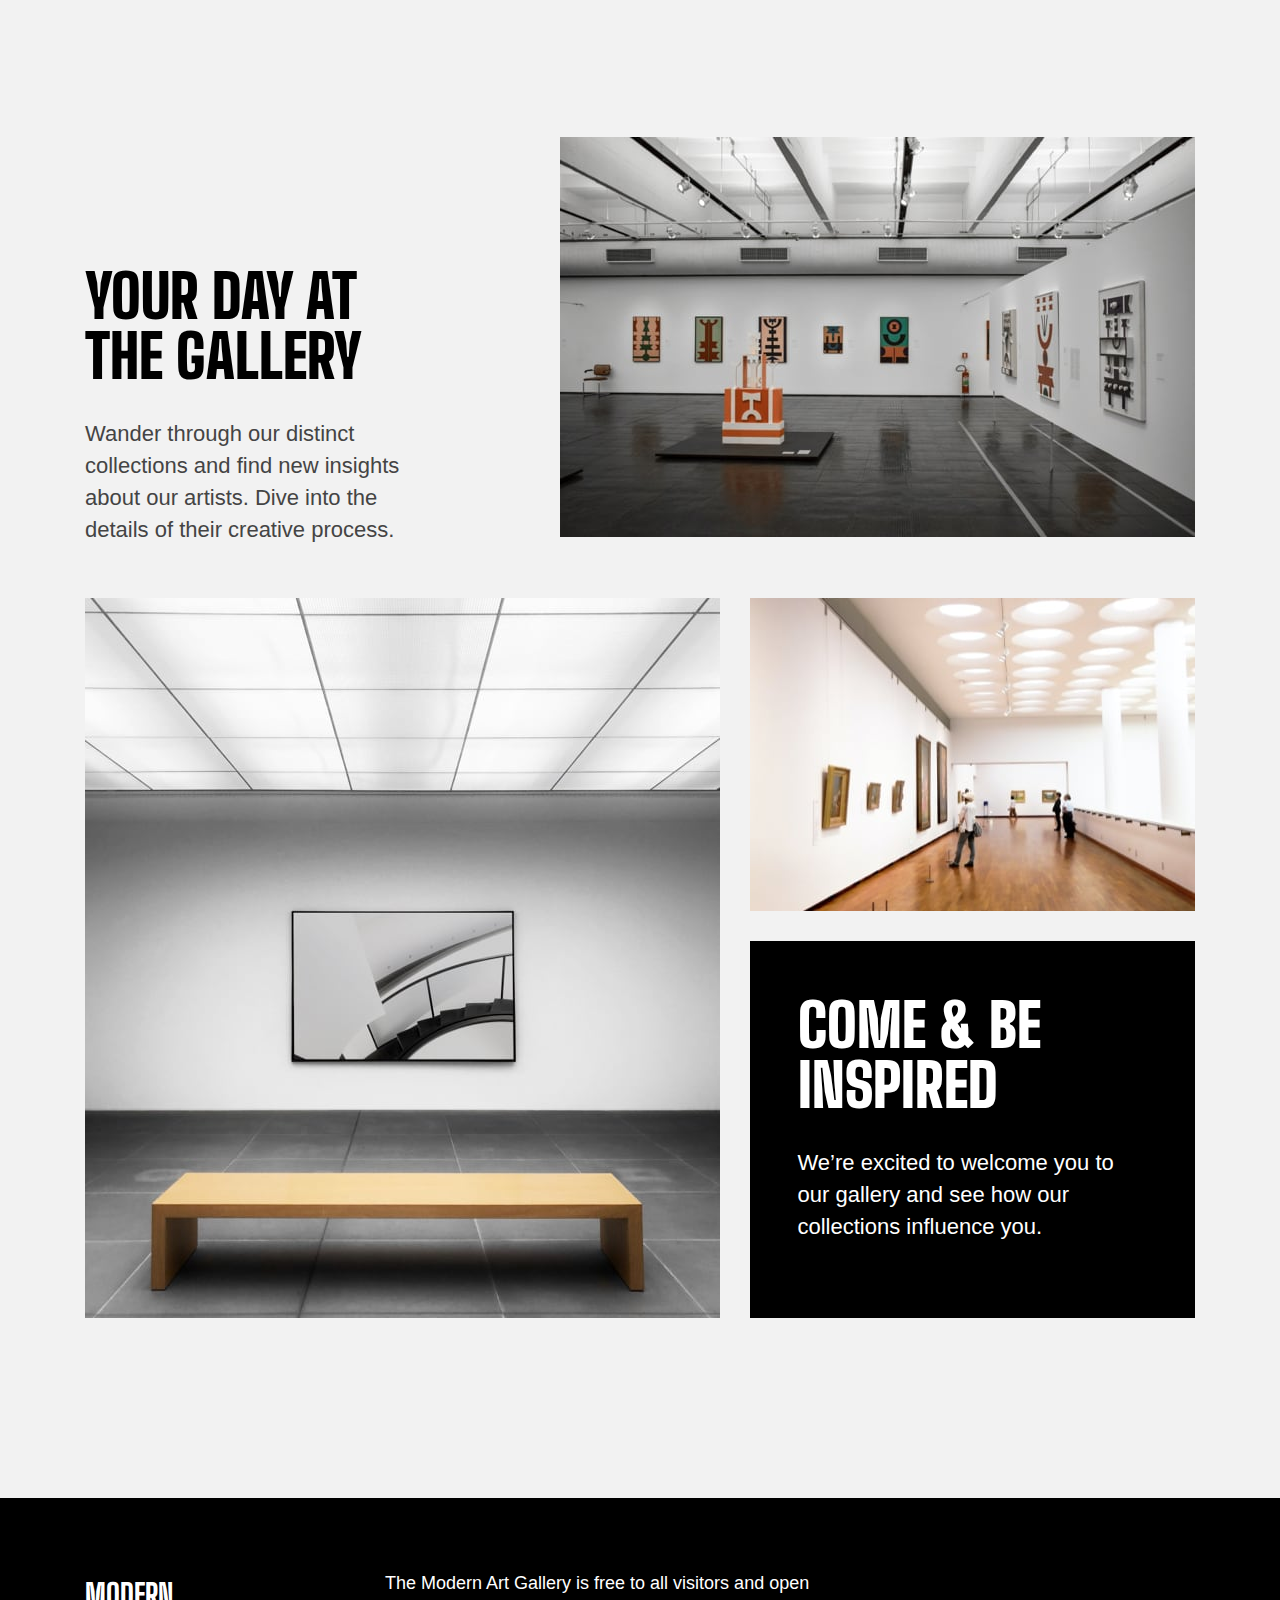
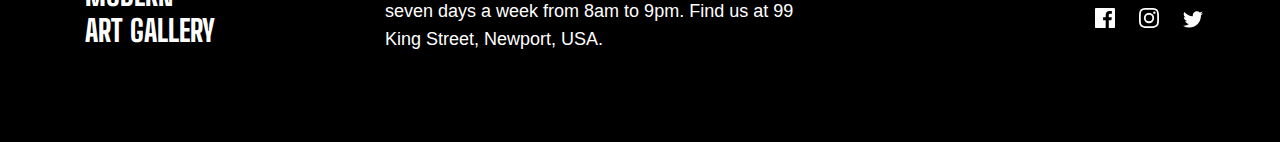
==== index.html @ 875cc53a "newweb5" ====
<html lang="en">
<head>
    <meta charset="UTF-8">
    <meta http-equiv="X-UA-Compatible" content="IE=edge">
    <meta name="viewport" content="width=device-width, initial-scale=1.0">
    <title>Document</title>
    <link rel="stylesheet" href="style.css">
    <link rel="stylesheet" href="reset.css">
</head>
<body>
    <main>
        <section class="box">
            <div class="box1">
                <h2>MODERN
                    <br>
                    ART GALLERY</h2>
            </div>
            <div class="box2">
                <img src="poto05/image-hero.jpg" alt="poto">
                <!-- <h2>MODERN <br> -->
                    <!-- ART GALLERY</h2> -->
            </div>
            <div class="box3">
                <p>The arts in the collection of the Modern Art Gallery all started from a spark of inspiration. Will these pieces inspire you? Visit us and find out.</p>
                <button><a href="map.html">OUR LOCATION</a></button>
                <div class="box31">
                    <img src="poto05/icon-arrow-right.svg" alt="">
                </div>
            </div>
        </section>
        <section class="list">
            <div class="list1">
                <h3>Your Day at the Gallery</h3>
                <p>Wander through our distinct collections and find new insights about our artists. Dive into the details of their creative process.</p>
            </div >
            <div class="list2">
                <img src="poto05/image-grid-1.jpg" alt="">
                
            </div>
           <div style="display: flex;">
            <div class="list3">
                <img src="poto05/image-grid-2.jpg" alt="">
            </div>
            <div class="list4">
                <img src="poto05/image-grid-3.jpg" alt="">
                <div class="list5">
                    <h3>COME & BE INSPIRED</h3>
                    <p>We’re excited to welcome you to our gallery and see how our collections influence you.</p>
                </div>
            </div>
           </div>
           
        </section>
        <footer>
           <div class="futer">
            <h3>MODERN<br>ART GALLERY</h3>
            <p>The Modern Art Gallery is free to all visitors and open seven days a week from 8am to 9pm. Find us at 99 King Street, Newport, USA.</p>
            <div class="futer1">
                <a href="#">
                    <img src="poto05/icon-facebook.svg" alt="logo">
                </a>
                <a href="#">
                    <img src="poto05/icon-instagram.svg" alt="logo">
                </a>
                <a href="#">
                    <img src="poto05/icon-twitter.svg" alt="logo">
                </a>
            </div>
           </div>
        </footer>
        
    </main>
   
    
</body>
</html>
---- style.css ----
@import url('https://fonts.googleapis.com/css2?family=Big+Shoulders+Display:wght@900&family=Combo&family=Lora:ital,wght@1,600&display=swap');
@import url('https://fonts.googleapis.com/css2?family=Big+Shoulders+Display:wght@900&family=Combo&family=Lora:ital,wght@1,600&display=swap');


body{display: flex;justify-content: center;align-items: center;}
main{width: 1440px;height: fit-content;background-color: #F2F2F2;position: relative;}
.box1{background-color: black;width: 450px;height: 799px;}
.box1 h2{color: #FFFFFF;font-size: 96px;font-weight: 900;line-height: 88px;font-style: normal;position: absolute;top: 189px;left: 165px;width: 514px;font-family: 'Big Shoulders Display', cursive;z-index: 5;height: fit-content;margin: 0px;}
.box2{width: 540px;height: 800px;box-sizing: border-box;position: absolute;top: 0px;right: 450px;z-index: 4;}
/* .box2 h2{color:black;font-size: 96px;font-weight: 900;line-height: 88px;font-style: normal;position: absolute;top: 190px;left: 165px;width: 514px;height: 174px;font-family: 'Big Shoulders Display', cursive;z-index: 5;} */
.box3 p{color: #444444;font-size: 22px;line-height: 32px;font-weight: 300;font-style: normal;
   font-family: 'Outfit', sans-serif;width: 350px;height: 160px;position: absolute;top: 190px;right: 165px;z-index: 7;margin: 0px;}
.box3 button{width: 204px;height: 72px;background-color: #D5966C;border: none;position: absolute;z-index: 6;top: 414px;right: 311px;}
/* .box3 button::after{content: '';background-color: black;width: 56px;height: 72px;position: absolute;z-index: 6;top: 414px;right: 255px;} */
.box3 button a{color: #FFFFFF;font-size: 20px;line-height: 24px;text-decoration: none;font-style: normal;font-weight: 800;font-family: 'Big Shoulders Display', cursive;letter-spacing: 3.63px;}
.box31{background-color:black;width: 56px;height: 72px;position: absolute;z-index: 6;top: 414px;right: 255px;display: flex;justify-content: center;align-items: center;}
/* .box31 i{color: #FFFFFF;} */
.list1{display: inline-block;}
.list1 h3{font-size: 60px;line-height: 60px;font-weight: 900;font-family: 'Big Shoulders Display', cursive;width: 350px;height: 120px;text-transform: uppercase;margin-top: 240px;margin-left: 165px;margin-bottom: 0px;}
.list1 p{font-size: 22px;line-height: 32px;font-weight: 300;font-style: normal;font-family: 'Outfit', sans-serif;color: #444444;width: 350px;height: 128px;margin-top: 32px;margin-left: 165px;}
.list2{display: inline-block;}
.list2 img{display: inline-block;width: 635px;height: 400px;margin-right: 165px;margin-left: 121px;margin-top: 180px;}
.list3{display: inline-block;}
.list3 img{width: 635px;height: 720px;display: inline-block;margin-left: 165px;margin-top: 30px;}
.list4{display: inline-block;display: flex;flex-direction: column;margin-left: 30px;}
.list4 img{width: 445px;height: 313px;display: inline-block;margin-top: 30px;margin-right: 165px;}
.list5 {background-color: black;width: 445px;height: 377px;margin-top: 30px;display: inline-block;margin-right: 165px;display: flex;justify-content: center;align-items: center;flex-direction: column;}
.list5 h3{color: #FFFFFF;width: 350px;height: 120px;font-size: 60px;line-height: 60px;font-weight: 900;font-style: normal;font-family: 'Big Shoulders Display', cursive;margin: 0px;}
.list5 p{color: #FFFFFF;width: 350px;height: 96px;font-size: 22px;font-weight: 300;line-height: 32px;font-family: 'Outfit', sans-serif;margin-top: 32px;}
footer{background-color: black;width: 100%;height: 244px;margin-top: 180px;}
footer .futer{width: 100%;height: 100%;display: flex;align-items: center;}
footer h3{color: #FFFFFF;width: 160px;height: 58px;font-family: 'Big Shoulders Display', cursive;font-weight: 800;font-size: 30px;margin-top: 0px;margin-left: 165px;}
footer p{font-size: 18px;font-style: normal;font-weight: 300; font-family: 'Outfit', sans-serif;line-height: 28px;color: #FFFFFF;width: 430px;height: 84px;margin-top: 0px;margin-left: 140px;}
.futer1 {margin-left: 280px;}
.futer1 a{text-decoration: none;width: 20px;height: 20px;margin-right: 20px;}
/* .futer1 a:hover{color: #D5966C;background-color: #D5966C;} */

/* გვერდი 2 */

.mapp{width: 1440px;height: 685px;}
.mapp .map1{position: absolute;top: 0px;left: 600px;z-index: 5;display: flex;width: fit-content;}
.mapp button{width: 204px;height: 72px;background-color: #D5966C;border: none;}
.mapp button a{color: #FFFFFF;font-size: 20px;line-height: 24px;text-decoration: none;font-style: normal;font-weight: 800;font-family: 'Big Shoulders Display', cursive;letter-spacing: 3.63px;margin-left: 1px;margin: 0px;}
.map1 img{background-color:black;width: 56px;height: 72px;}
.mapp iframe{width: 100%;height: 100%;}
.lastlist{background-color: black;width: 1440px;height: 548px;padding-top: 104px;display: flex;padding-left: 165px;box-sizing: border-box;}
.lastlist h2{color: #FFFFFF;width: 350px;height: 140px;font-size: 70px;line-height: 70px;font-weight: 900;font-style: normal;font-family: 'Big Shoulders Display', cursive;margin: 0px;}
.lastlist div{display: flex;justify-content: flex-start;align-items: flex-start;flex-direction: column;margin-left: 220px;}
.lastlist h3{color: #D5966C;width: 350px;height: 36px;font-size: 36px;font-weight: 900;font-style: normal;line-height: 36px;font-family: 'Big Shoulders Display', cursive;margin: 0px;}
.lastlist p{color: #FFFFFF;font-size: 22px;font-weight: 300px;line-height: 32px;font-style: normal;font-family: 'Outfit', sans-serif;}
.lastlist :nth-child(1) {width: 445px;height: 96px;}
.lastlist :nth-child(2){width: 540px;height: 128px;}
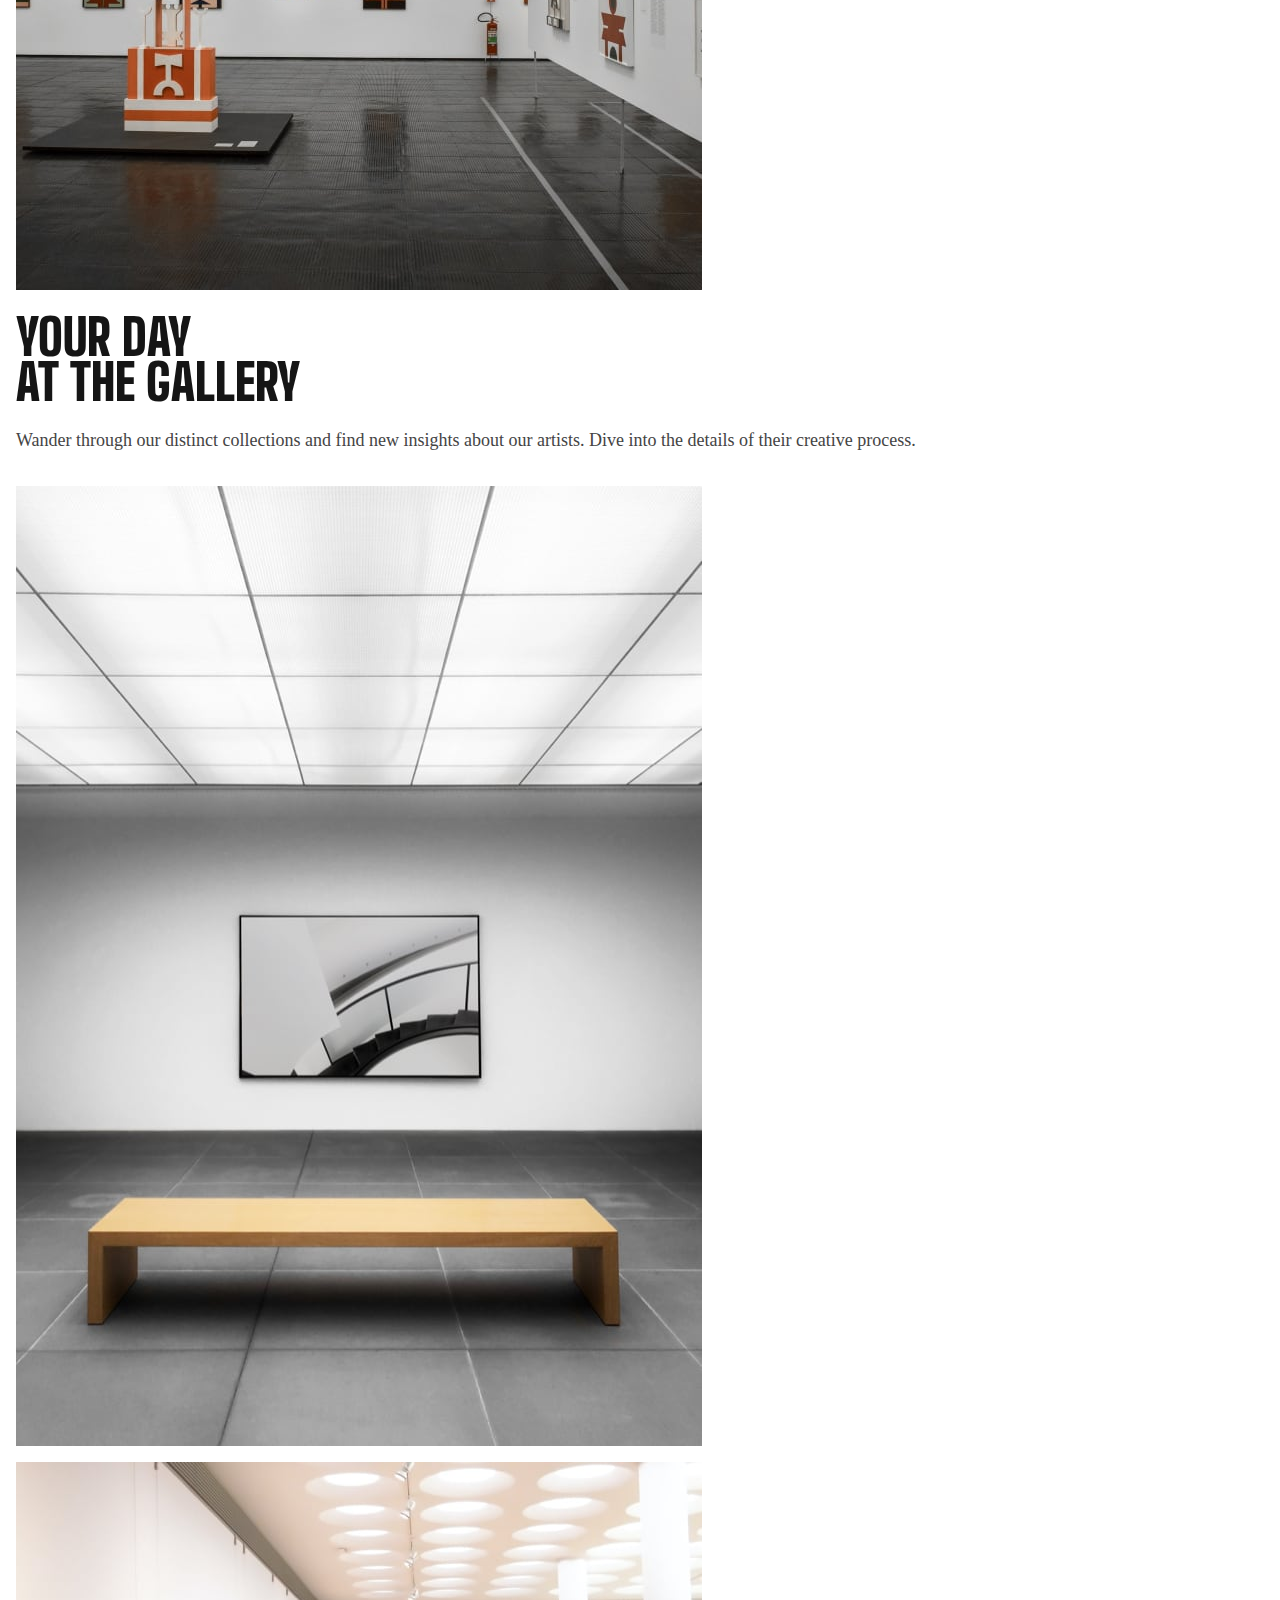
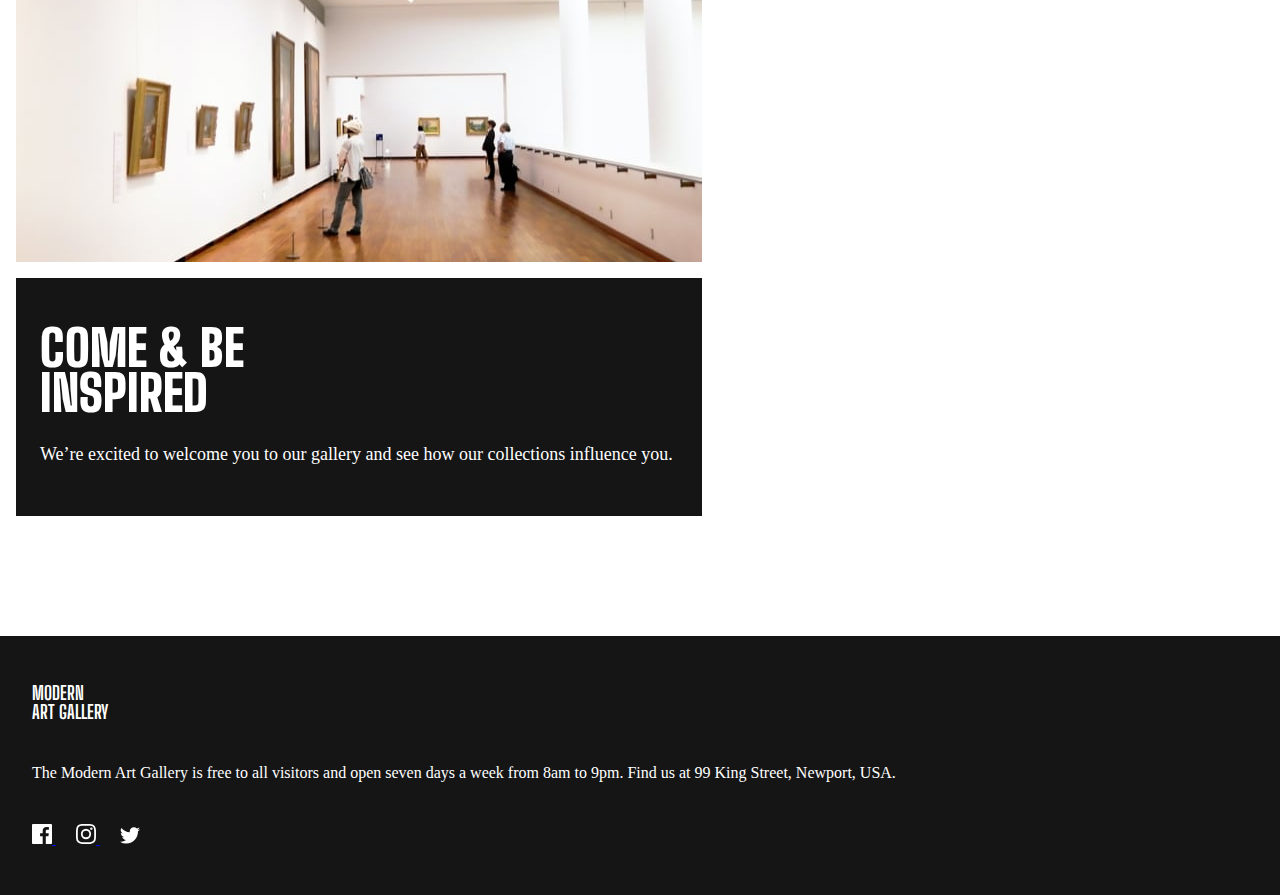
==== commit d1cb2e69: "mobileresp" ====
--- a/index.html
+++ b/index.html
@@ -4,47 +4,57 @@
     <meta http-equiv="X-UA-Compatible" content="IE=edge">
     <meta name="viewport" content="width=device-width, initial-scale=1.0">
     <title>Document</title>
+    <link rel="stylesheet" href="reset.css">
     <link rel="stylesheet" href="style.css">
-    <link rel="stylesheet" href="reset.css">
+    
 </head>
 <body>
     <main>
         <section class="box">
-            <div class="box1">
+            <div class="box1"></div>
+            <div class="box2">
+                <img src="poto05/dekstop/image-hero@2x.jpg" alt="potodekstop">
+            </div>
+            <div class="box3">
+                <img src="poto05/mobile/image-hero@2x.jpg" alt="potomobile">
+                <img src="poto05/tablet/image-hero@2x.jpg" alt="pototablet">
+            </div>
+            <div class="box4">
                 <h2>MODERN
                     <br>
                     ART GALLERY</h2>
             </div>
-            <div class="box2">
-                <img src="poto05/image-hero.jpg" alt="poto">
-                <!-- <h2>MODERN <br> -->
-                    <!-- ART GALLERY</h2> -->
-            </div>
-            <div class="box3">
+            <div class="box5">
                 <p>The arts in the collection of the Modern Art Gallery all started from a spark of inspiration. Will these pieces inspire you? Visit us and find out.</p>
-                <button><a href="map.html">OUR LOCATION</a></button>
-                <div class="box31">
+                <button><a href="map.html">OUR LOCATION <div class="box51">
                     <img src="poto05/icon-arrow-right.svg" alt="">
-                </div>
+                </div></a></button>
+                
             </div>
         </section>
         <section class="list">
-            <div class="list1">
-                <h3>Your Day at the Gallery</h3>
-                <p>Wander through our distinct collections and find new insights about our artists. Dive into the details of their creative process.</p>
-            </div >
-            <div class="list2">
-                <img src="poto05/image-grid-1.jpg" alt="">
+            <div class="wrapp1">
+                <div class="list1">
+                    <img src="poto05/mobile/image-grid-1@2x.jpg" alt="">
+                    
+                </div>
+                <div class="list2">
+                    <h3>Your Day <br>at the Gallery</h3>
+                    <p>Wander through our distinct collections and find new insights about our artists. Dive into the details of their creative process.</p>
+                </div >
                 
             </div>
-           <div style="display: flex;">
+           <div class="wrapp2">
             <div class="list3">
-                <img src="poto05/image-grid-2.jpg" alt="">
+                <img src="poto05/mobile/image-grid-2@2x.jpg" alt="">
             </div>
             <div class="list4">
-                <img src="poto05/image-grid-3.jpg" alt="">
-                <div class="list5">
-                    <h3>COME & BE INSPIRED</h3>
+                <div class="list401">
+                    <img src="poto05/mobile/image-grid-3@2x.jpg" alt="">
+
+                </div>
+                <div class="list402">
+                    <h3>COME & BE <br>INSPIRED</h3>
                     <p>We’re excited to welcome you to our gallery and see how our collections influence you.</p>
                 </div>
             </div>
--- a/style.css
+++ b/style.css
@@ -2,51 +2,173 @@
 @import url('https://fonts.googleapis.com/css2?family=Big+Shoulders+Display:wght@900&family=Combo&family=Lora:ital,wght@1,600&display=swap');
 
 
-body{display: flex;justify-content: center;align-items: center;}
-main{width: 1440px;height: fit-content;background-color: #F2F2F2;position: relative;}
+/* body{display: flex;justify-content: center;align-items: center;}
+main{min-width: 1440px;height: fit-content;background-color: #F2F2F2;position: relative;}
 .box1{background-color: black;width: 450px;height: 799px;}
-.box1 h2{color: #FFFFFF;font-size: 96px;font-weight: 900;line-height: 88px;font-style: normal;position: absolute;top: 189px;left: 165px;width: 514px;font-family: 'Big Shoulders Display', cursive;z-index: 5;height: fit-content;margin: 0px;}
+.box1 h2{color: #FFFFFF;font-size: 96px;font-weight: 900;line-height: 88px;font-style: normal;position: absolute;top: 189px;left: 165px;width: 514px;font-family: 'Big Shoulders Display', cursive;z-index: 5;height: fit-content;margin: 0px;mix-blend-mode: difference;}
 .box2{width: 540px;height: 800px;box-sizing: border-box;position: absolute;top: 0px;right: 450px;z-index: 4;}
 /* .box2 h2{color:black;font-size: 96px;font-weight: 900;line-height: 88px;font-style: normal;position: absolute;top: 190px;left: 165px;width: 514px;height: 174px;font-family: 'Big Shoulders Display', cursive;z-index: 5;} */
-.box3 p{color: #444444;font-size: 22px;line-height: 32px;font-weight: 300;font-style: normal;
+/* .box3 p{color: #444444;font-size: 22px;line-height: 32px;font-weight: 300;font-style: normal;
    font-family: 'Outfit', sans-serif;width: 350px;height: 160px;position: absolute;top: 190px;right: 165px;z-index: 7;margin: 0px;}
 .box3 button{width: 204px;height: 72px;background-color: #D5966C;border: none;position: absolute;z-index: 6;top: 414px;right: 311px;}
 /* .box3 button::after{content: '';background-color: black;width: 56px;height: 72px;position: absolute;z-index: 6;top: 414px;right: 255px;} */
-.box3 button a{color: #FFFFFF;font-size: 20px;line-height: 24px;text-decoration: none;font-style: normal;font-weight: 800;font-family: 'Big Shoulders Display', cursive;letter-spacing: 3.63px;}
-.box31{background-color:black;width: 56px;height: 72px;position: absolute;z-index: 6;top: 414px;right: 255px;display: flex;justify-content: center;align-items: center;}
+/* .box3 button a{color: #FFFFFF;font-size: 20px;line-height: 24px;text-decoration: none;font-style: normal;font-weight: 800;font-family: 'Big Shoulders Display', cursive;letter-spacing: 3.63px;} */
+/* .box31{background-color:black;width: 56px;height: 72px;position: absolute;z-index: 6;top: 414px;right: 255px;display: flex;justify-content: center;align-items: center;} */
 /* .box31 i{color: #FFFFFF;} */
-.list1{display: inline-block;}
-.list1 h3{font-size: 60px;line-height: 60px;font-weight: 900;font-family: 'Big Shoulders Display', cursive;width: 350px;height: 120px;text-transform: uppercase;margin-top: 240px;margin-left: 165px;margin-bottom: 0px;}
-.list1 p{font-size: 22px;line-height: 32px;font-weight: 300;font-style: normal;font-family: 'Outfit', sans-serif;color: #444444;width: 350px;height: 128px;margin-top: 32px;margin-left: 165px;}
-.list2{display: inline-block;}
-.list2 img{display: inline-block;width: 635px;height: 400px;margin-right: 165px;margin-left: 121px;margin-top: 180px;}
-.list3{display: inline-block;}
-.list3 img{width: 635px;height: 720px;display: inline-block;margin-left: 165px;margin-top: 30px;}
-.list4{display: inline-block;display: flex;flex-direction: column;margin-left: 30px;}
-.list4 img{width: 445px;height: 313px;display: inline-block;margin-top: 30px;margin-right: 165px;}
-.list5 {background-color: black;width: 445px;height: 377px;margin-top: 30px;display: inline-block;margin-right: 165px;display: flex;justify-content: center;align-items: center;flex-direction: column;}
-.list5 h3{color: #FFFFFF;width: 350px;height: 120px;font-size: 60px;line-height: 60px;font-weight: 900;font-style: normal;font-family: 'Big Shoulders Display', cursive;margin: 0px;}
+/* .list1{display: inline-block;} */
+/* .list1 h3{font-size: 60px;line-height: 60px;font-weight: 900;font-family: 'Big Shoulders Display', cursive;width: 350px;height: 120px;text-transform: uppercase;margin-top: 240px;margin-left: 165px;margin-bottom: 0px;} */
+/* .list1 p{font-size: 22px;line-height: 32px;font-weight: 300;font-style: normal;font-family: 'Outfit', sans-serif;color: #444444;width: 350px;height: 128px;margin-top: 32px;margin-left: 165px;} */
+/* .list2{display: inline-block;} */
+/* .list2 img{display: inline-block;width: 635px;height: 400px;margin-right: 165px;margin-left: 121px;margin-top: 180px;} */
+/* .list3{display: inline-block;} */
+/* .list3 img{width: 635px;height: 720px;display: inline-block;margin-left: 165px;margin-top: 30px;} */
+/* .list4{display: inline-block;display: flex;flex-direction: column;margin-left: 30px;} */
+/* .list4 img{width: 445px;height: 313px;display: inline-block;margin-top: 30px;margin-right: 165px;} */
+/* .list5 {background-color: black;width: 445px;height: 377px;margin-top: 30px;display: inline-block;margin-right: 165px;display: flex;justify-content: center;align-items: center;flex-direction: column;} */
+/* .list5 h3{color: #FFFFFF;width: 350px;height: 120px;font-size: 60px;line-height: 60px;font-weight: 900;font-style: normal;font-family: 'Big Shoulders Display', cursive;margin: 0px;}
 .list5 p{color: #FFFFFF;width: 350px;height: 96px;font-size: 22px;font-weight: 300;line-height: 32px;font-family: 'Outfit', sans-serif;margin-top: 32px;}
 footer{background-color: black;width: 100%;height: 244px;margin-top: 180px;}
 footer .futer{width: 100%;height: 100%;display: flex;align-items: center;}
 footer h3{color: #FFFFFF;width: 160px;height: 58px;font-family: 'Big Shoulders Display', cursive;font-weight: 800;font-size: 30px;margin-top: 0px;margin-left: 165px;}
 footer p{font-size: 18px;font-style: normal;font-weight: 300; font-family: 'Outfit', sans-serif;line-height: 28px;color: #FFFFFF;width: 430px;height: 84px;margin-top: 0px;margin-left: 140px;}
-.futer1 {margin-left: 280px;}
-.futer1 a{text-decoration: none;width: 20px;height: 20px;margin-right: 20px;}
+.futer1 {margin-left: 280px;} */
+/* .futer1 a{text-decoration: none;width: 20px;height: 20px;margin-right: 20px;} */
 /* .futer1 a:hover{color: #D5966C;background-color: #D5966C;} */
 
 /* გვერდი 2 */
 
-.mapp{width: 1440px;height: 685px;}
+/* .mapp{width: 1440px;height: 685px;}
 .mapp .map1{position: absolute;top: 0px;left: 600px;z-index: 5;display: flex;width: fit-content;}
 .mapp button{width: 204px;height: 72px;background-color: #D5966C;border: none;}
 .mapp button a{color: #FFFFFF;font-size: 20px;line-height: 24px;text-decoration: none;font-style: normal;font-weight: 800;font-family: 'Big Shoulders Display', cursive;letter-spacing: 3.63px;margin-left: 1px;margin: 0px;}
 .map1 img{background-color:black;width: 56px;height: 72px;}
 .mapp iframe{width: 100%;height: 100%;}
 .lastlist{background-color: black;width: 1440px;height: 548px;padding-top: 104px;display: flex;padding-left: 165px;box-sizing: border-box;}
-.lastlist h2{color: #FFFFFF;width: 350px;height: 140px;font-size: 70px;line-height: 70px;font-weight: 900;font-style: normal;font-family: 'Big Shoulders Display', cursive;margin: 0px;}
-.lastlist div{display: flex;justify-content: flex-start;align-items: flex-start;flex-direction: column;margin-left: 220px;}
+.lastlist h2{color: #FFFFFF;width: 350px;height: 140px;font-size: 70px;line-height: 70px;font-weight: 900;font-style: normal;font-family: 'Big Shoulders Display', cursive;margin: 0px;} */
+/* .lastlist div{display: flex;justify-content: flex-start;align-items: flex-start;flex-direction: column;margin-left: 220px;}
 .lastlist h3{color: #D5966C;width: 350px;height: 36px;font-size: 36px;font-weight: 900;font-style: normal;line-height: 36px;font-family: 'Big Shoulders Display', cursive;margin: 0px;}
 .lastlist p{color: #FFFFFF;font-size: 22px;font-weight: 300px;line-height: 32px;font-style: normal;font-family: 'Outfit', sans-serif;}
 .lastlist :nth-child(1) {width: 445px;height: 96px;}
-.lastlist :nth-child(2){width: 540px;height: 128px;}+.lastlist :nth-child(2){width: 540px;height: 128px;} */ 
+
+
+
+body{display: flex;
+   justify-content: center;
+   align-items: center;
+   margin: 0px;}
+
+.box1{display: none;}
+.box2{display: none;}
+.box3{margin-bottom: 32px;}
+.box3 :nth-child(1){width: 100%;}
+.box3 :nth-child(2){display: none;}
+
+.box4{margin: 0px 16px;
+   margin-bottom: 32px;}
+
+.box4 h2{font-family: 'Big Shoulders Display';
+   font-style: normal;
+   font-weight: 900;
+   font-size: 60px;
+   line-height: 55px;
+   text-transform: uppercase;
+   color: #151515;
+   margin: 0px;}
+
+.box5{margin: 0px 16px;
+   margin-bottom: 120px;}
+
+.box5 p{font-family: 'Outfit';
+   font-style: normal;
+   font-weight: 300;
+   font-size: 18px;
+   line-height: 28px;
+   color: #444444;
+   margin-top: 0px;
+   margin-bottom: 32px;}
+
+.box5 button{
+   width: 100%;
+   padding: 0px;
+   border: none;
+   width: 260px;
+   background-color: #151515;
+   cursor: pointer;box-sizing: border-box;}
+
+.box5 button a{color: #FFFFFF;
+   text-decoration: none;
+   font-family: 'Big Shoulders Display';
+   font-style: normal;
+   font-weight: 800;
+   font-size: 20px;
+   line-height: 24px;
+   letter-spacing: 3.63px;
+   display: flex;
+   justify-content: space-between;
+   align-items: center;
+   width: 100%;margin-left: 25px;
+   }
+
+   .box5 button a div{background-color: #D5966C;
+      width: 56px;height: 72px;
+      display: flex;
+      justify-content: center;
+      align-items: center;}
+
+   .box5 button a div:hover{background-color:  #151515;}
+   .box5 button:hover {background-color: #D5966C;}
+
+   .list{display: flex;
+      flex-wrap: wrap;
+      padding: 0px 16px;}
+
+   .wrapp1{display: flex;flex-wrap: wrap;margin-bottom: 32px;}
+   .wrapp1 .list1{box-sizing: border-box;}
+   .wrapp1 .list1 img{width: 100%;margin-bottom: 25px;}
+
+   .wrapp1 .list2 h3{font-family: 'Big Shoulders Display';
+      font-style: normal;
+      font-weight: 900;
+      font-size: 50px;
+      line-height: 45px;
+      text-transform: uppercase;
+      color: #151515;
+      margin-top: 0px;
+      margin-bottom: 21px;}
+
+   .wrapp1 .list2 p{
+      font-family: 'Outfit';
+      font-style: normal;
+      font-weight: 300;
+      font-size: 18px;
+      line-height: 28px;color: #444444;margin: 0px;}
+
+.wrapp2 .list3{margin-bottom: 16px;}
+.wrapp2 .list3 img{width: 100%;}
+.wrapp2 .list4{margin-bottom: 120px;}
+.wrapp2 .list401{margin-bottom: 16px;}
+.wrapp2 .list401 img{width: 100%;}
+
+.wrapp2 .list402{ background-color: #151515;display: flex;justify-content: center;flex-direction: column;padding: 48px 24px;}
+.wrapp2 .list402 h3{font-family: 'Big Shoulders Display';
+   font-style: normal;
+   font-weight: 900;
+   font-size: 50px;
+   line-height: 45px;text-transform: uppercase;color: #FFFFFF;margin: 0px;margin-bottom: 24px;text-align: start;}
+.wrapp2 .list402 p{font-family: 'Outfit';
+   font-style: normal;
+   font-weight: 300;
+   font-size: 18px;
+   line-height: 28px;color: #FFFFFF;margin: 0px;text-align: start;}
+
+.futer{background-color: #151515;display: flex;flex-direction: column;text-align: start;color: #FFFFFF;margin: 0px;padding-left: 32px;padding-bottom: 48px;}
+.futer h3{text-transform: uppercase;font-family: 'Big Shoulders Display';
+   font-style: normal;margin-top: 48px;margin-bottom: 38px;}
+.futer p{font-family: 'Outfit';
+   font-style: normal;
+   font-weight: 300;
+   font-size: 16px;
+   line-height: 26px;color: #FFFFFF;margin: 0px;margin-bottom: 38px;}
+
+.futer1 a{margin-right: 20px;}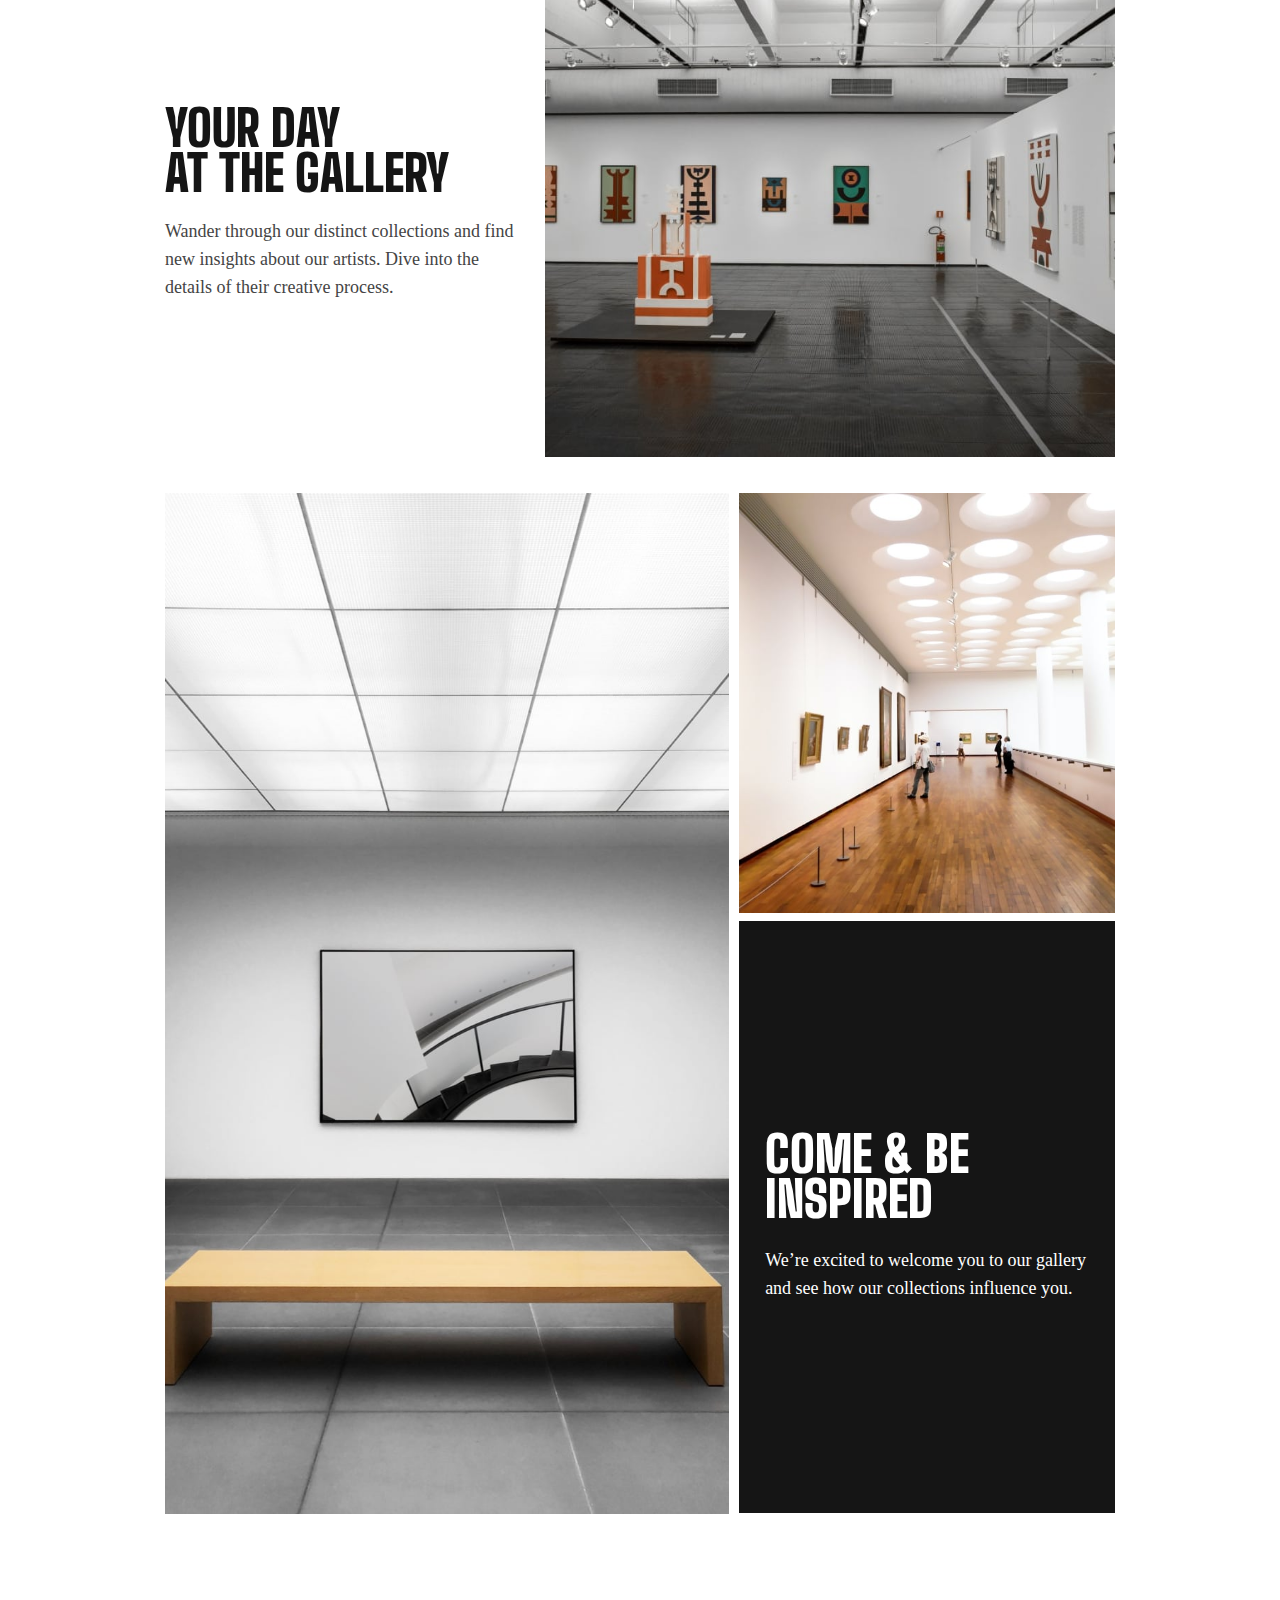
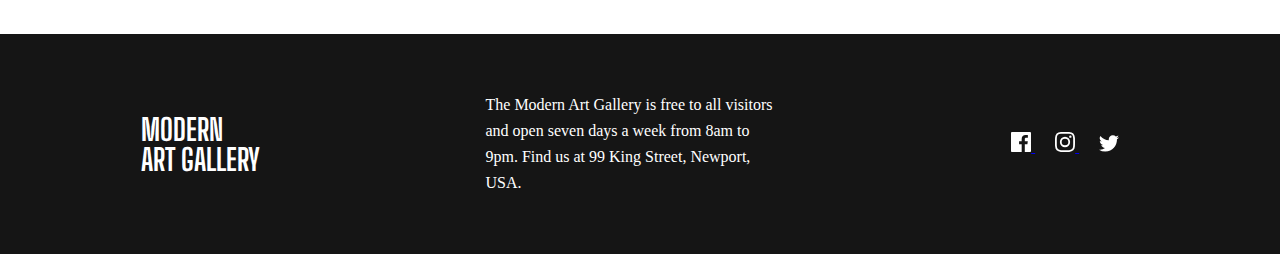
==== commit c2553841: "respons2" ====
--- a/index.html
+++ b/index.html
@@ -10,8 +10,11 @@
 </head>
 <body>
     <main>
-        <section class="box">
-            <div class="box1"></div>
+        <section class="relat">
+            <div class="box">
+                <div class="box1">
+                   
+                </div>
             <div class="box2">
                 <img src="poto05/dekstop/image-hero@2x.jpg" alt="potodekstop">
             </div>
@@ -31,11 +34,14 @@
                 </div></a></button>
                 
             </div>
+            </div>
         </section>
         <section class="list">
             <div class="wrapp1">
                 <div class="list1">
-                    <img src="poto05/mobile/image-grid-1@2x.jpg" alt="">
+                    <img src="poto05/mobile/image-grid-1@2x.jpg" alt="potomobile">
+                    <!-- <img src="poto05/tablet/image-grid-1@2x.jpg" alt="pototablet">
+                    <img src="poto05/dekstop/image-grid-1@2x.jpg" alt="potodekstop"> -->
                     
                 </div>
                 <div class="list2">
@@ -46,11 +52,21 @@
             </div>
            <div class="wrapp2">
             <div class="list3">
-                <img src="poto05/mobile/image-grid-2@2x.jpg" alt="">
+                <div class="list3mob">
+                    <img src="poto05/mobile/image-grid-2@2x.jpg" alt="">
+                </div>
+                <div class="list3tab">
+                    <img src="poto05/tablet/image-grid-2@2x.jpg" alt="">
+                </div>
             </div>
             <div class="list4">
                 <div class="list401">
-                    <img src="poto05/mobile/image-grid-3@2x.jpg" alt="">
+                    <div class="mob401">
+                        <img src="poto05/mobile/image-grid-3@2x.jpg" alt="potomobile">
+                    </div>
+                    <div class="tab401">
+                        <img src="poto05/tablet/image-grid-3@2x.jpg" alt="pototablet">
+                    </div>
 
                 </div>
                 <div class="list402">
--- a/style.css
+++ b/style.css
@@ -125,7 +125,11 @@
 
    .wrapp1{display: flex;flex-wrap: wrap;margin-bottom: 32px;}
    .wrapp1 .list1{box-sizing: border-box;}
-   .wrapp1 .list1 img{width: 100%;margin-bottom: 25px;}
+   .wrapp1 .list1 :nth-child(1){width: 100%;margin-bottom: 25px;}
+   /* .wrapp1 .list1:nth-child(2){display: unset;}
+   .wrapp1 .list1:nth-child(3){display: unset;}
+    */
+   .wrapp1 .list2{order: 1;}
 
    .wrapp1 .list2 h3{font-family: 'Big Shoulders Display';
       font-style: normal;
@@ -145,12 +149,14 @@
       line-height: 28px;color: #444444;margin: 0px;}
 
 .wrapp2 .list3{margin-bottom: 16px;}
+.wrapp2 .list3 .list3tab{display: none;}
 .wrapp2 .list3 img{width: 100%;}
-.wrapp2 .list4{margin-bottom: 120px;}
-.wrapp2 .list401{margin-bottom: 16px;}
+.wrapp2 .list4{margin-bottom: 120px;box-sizing: border-box;}
+.wrapp2 .list401 .tab401{display: none;}
+.wrapp2 .list401{margin-bottom: 16px;box-sizing: border-box;}
 .wrapp2 .list401 img{width: 100%;}
 
-.wrapp2 .list402{ background-color: #151515;display: flex;justify-content: center;flex-direction: column;padding: 48px 24px;}
+.wrapp2 .list402{ background-color: #151515;display: flex;justify-content: center; flex-direction: column;padding: 48px 24px;box-sizing: border-box;}
 .wrapp2 .list402 h3{font-family: 'Big Shoulders Display';
    font-style: normal;
    font-weight: 900;
@@ -160,7 +166,7 @@
    font-style: normal;
    font-weight: 300;
    font-size: 18px;
-   line-height: 28px;color: #FFFFFF;margin: 0px;text-align: start;}
+   line-height: 28px;color: #FFFFFF;margin: 0px;text-align: start;max-width: 350px;width: 100%;}
 
 .futer{background-color: #151515;display: flex;flex-direction: column;text-align: start;color: #FFFFFF;margin: 0px;padding-left: 32px;padding-bottom: 48px;}
 .futer h3{text-transform: uppercase;font-family: 'Big Shoulders Display';
@@ -169,6 +175,139 @@
    font-style: normal;
    font-weight: 300;
    font-size: 16px;
-   line-height: 26px;color: #FFFFFF;margin: 0px;margin-bottom: 38px;}
-
-.futer1 a{margin-right: 20px;}+   line-height: 26px;color: #FFFFFF;margin: 0px;margin-bottom: 38px;max-width: 350px;width: 100%;}
+
+.futer1 a{margin-right: 20px;}
+
+@media screen and (min-width:760px){
+    
+   
+   .box{position: relative;width: 100%;}
+
+   .box3{width: 57%;left: 0px;top: 0;}
+   .box3 :nth-child(1){display: none;}
+   .box3 :nth-child(2){display: block;width: 100%;}
+   .box4{position: absolute;z-index: 11;left: 50%;top: 145px;margin: 0px; margin-bottom: 48px;max-width: 350px;width: 100%;}
+   .box5{position: absolute;z-index: 11;left: 50%; top: 323px;margin: 0px;max-width: 350px;width: 100%;}
+
+   .list{padding: 0px 40px;margin-top: 120px;position: relative;}
+   .wrapp1{display: flex;flex-direction: row;justify-content: space-between; margin-bottom: 11px;}
+   .wrapp1 .list1{box-sizing: border-box;width: 60%;order: 2;}
+   .wrapp1 .list1 img{width: 100%;margin-bottom: 25px;}
+   .wrapp1 .list2 {display: inline-block;width: 40%;display: flex;justify-content: center;flex-direction: column;padding-right: 30px;box-sizing: border-box;}
+   .list2 :nth-child(2){width: 100%;}
+
+   .wrapp2{display: flex;}
+   .wrapp2 .list3{width: 59%;margin: 0px;}
+   .wrapp2 .list3 .list3tab{display: block;}
+   .wrapp2 .list3 .list3mob{display: none;}
+   .wrapp2 .list4{width: 40%;margin: 0px;margin-left: 1%;}
+   .wrapp2 .list401{margin: 0px;}
+   .wrapp2 .list401 .mob401{display: none;}
+   .wrapp2 .list401 .tab401{display: block;margin-bottom: 2%;}
+
+   .wrapp2 .list402{height: 57%;padding: 0px 5%;}
+
+
+   .futer{width: 100%; height: 220px; margin-top: 120px;padding: 0px 5%;display: flex;flex-direction: row;justify-content: space-between;align-items: center;box-sizing: border-box;}
+   .futer p{max-width: 300px;width: 100%;margin: 0px;}
+   .futer h3{margin: 0px;}
+   
+
+
+   
+}
+
+
+@media screen and (min-width:1150px){
+
+   .box{position: relative;width: 100%;display: flex;}
+   .box1{display: block;width: 30%;background-color:#151515 ;}
+   .box2{display: block;width: 40%;box-sizing: border-box;}
+   .box2 img{width: 100%;}
+   .box3{display: none;}
+   .box3 :nth-child(1){display: none;}
+   .box3 :nth-child(2){display: none;}
+   .box4{position: absolute;z-index: 12;left: 11%;top: 190px;margin: 0px; margin-bottom: 48px;max-width: 600px;width: 100%;}
+   .box4 h2{filter: invert(1); mix-blend-mode:difference;font-weight: 900;
+      font-size: 96px;
+      line-height: 88px;}
+   .box4 p{font-weight: 300;
+      font-size: 22px;
+      line-height: 32px;}
+   .box5{position: absolute;z-index: 12;right: 11%; top: 190px;margin: 0px;}
+
+   .list{padding: 0px 165px;margin-top: 120px;}
+   .wrapp1{display: flex;flex-direction: row;justify-content: space-between; margin-bottom: 11px;}
+   .wrapp1 .list1{box-sizing: border-box;width: 60%;order: 2;}
+   .wrapp1 .list1 img{width: 100%;margin-bottom: 25px;}
+   .wrapp1 .list2 {display: inline-block;width: 40%;display: flex;justify-content: center;flex-direction: column;padding-right: 30px;box-sizing: border-box;}
+   .list2 :nth-child(2){width: 100%;}
+   .list2 h3{font-weight: 900;
+      font-size: 60px;
+      line-height: 60px;}
+   .list2 p{font-weight: 300;
+      font-size: 22px;
+      line-height: 32px;}
+   .wrapp2{display: flex;}
+   .wrapp2 .list3{width: 60%;margin: 0px;}
+   .wrapp2 .list3 .list3tab{display: block;}
+   .wrapp2 .list3 .list3mob{display: none;}
+   .wrapp2 .list4{width: 40%;margin: 0px;margin-left: 1%;}
+   .wrapp2 .list401{margin: 0px;}
+   .wrapp2 .list401 .mob401{display: none;}
+   .wrapp2 .list401 .tab401{display: block;margin-bottom: 2%;}
+
+   .wrapp2 .list402{height: 58%;padding: 0px 7%;}
+   .list402 h3{font-weight: 900;
+      font-size: 60px;
+      line-height: 60px;}
+   .list402 p{font-weight: 300;
+      font-size: 22px;
+      line-height: 32px;}
+
+   .futer{width: 100%; height: 220px; margin-top: 120px;padding: 0px 11%;display: flex;flex-direction: row;justify-content: space-between;align-items: center;box-sizing: border-box;}
+   .futer p{max-width: 300px;width: 100%;margin: 0px;}
+   .futer h3{margin: 0px;font-size: 30px;}
+   
+}
+
+
+
+
+
+.mapp{height: 685px;}
+.map1 button{padding: 0px;margin: 0px;border: none;width: 264px;position: absolute;top: 0;left: 0;}
+.map1 button a{text-decoration: none;color: #FFFFFF;font-style: normal;
+   font-weight: 800;
+   font-size: 18px;
+   line-height: 24px;letter-spacing: 3.63;text-transform: uppercase;display: flex;justify-content: center;align-items: center;background-color: #151515;}
+.map1 button a img{width: 56px;height: 72px;background-color: #D5966C;color: #FFFFFF;padding: 5%;box-sizing: border-box;}
+
+.mapp iframe{width: 100%;height: 100%;}
+.lastlist{background-color: black;display: flex;flex-direction: column;justify-content: center;align-items: flex-start;padding: 10% 5%;}
+.lastlist h2{color: #FFFFFF;font-size: 70px;line-height: 70px;font-weight: 900;font-style: normal;font-family: 'Big Shoulders Display', cursive;margin: 0px;margin-bottom: 5%;} 
+.lastlist div{display: flex;justify-content: flex-start;align-items: flex-start;flex-direction: column;}
+.lastlist h3{color: #D5966C;font-size: 36px;font-weight: 900;font-style: normal;line-height: 36px;font-family: 'Big Shoulders Display', cursive;margin: 0px;}
+.lastlist p{color: #FFFFFF;font-size: 22px;font-weight: 300px;line-height: 32px;font-style: normal;font-family: 'Outfit', sans-serif;}
+.futerr{display: flex;flex-direction: column;justify-content: center;align-items: flex-start;padding: 5% 5%;background-color: #D5966C;}
+.futerr p{font-style: normal;
+   font-weight: 300;
+   font-size: 16px;
+   line-height: 26px;margin: 0px;margin-bottom: 40px;}
+
+.futerr h3{text-transform: uppercase;font-family: 'Big Shoulders Display';
+   font-style: normal;font-weight: 900;font-size: 30px;margin: 0px;margin-bottom: 40px;}
+.futer1 a img{background-color: #151515;color: #151515;}
+
+@media screen and (min-width:760px){
+
+   .map1 button{left: 5%;}
+   .lastlist{flex-direction: row;}
+   .lastlist h2{margin-right: 15%;}
+   .lastlist .div{display: flex;}
+
+   .futerr{flex-direction: row;align-items: center;justify-content: space-between;padding: 5% 7%;padding-bottom: 0px;}
+   .futerr p{max-width: 300px;width: 100%;}
+   
+}